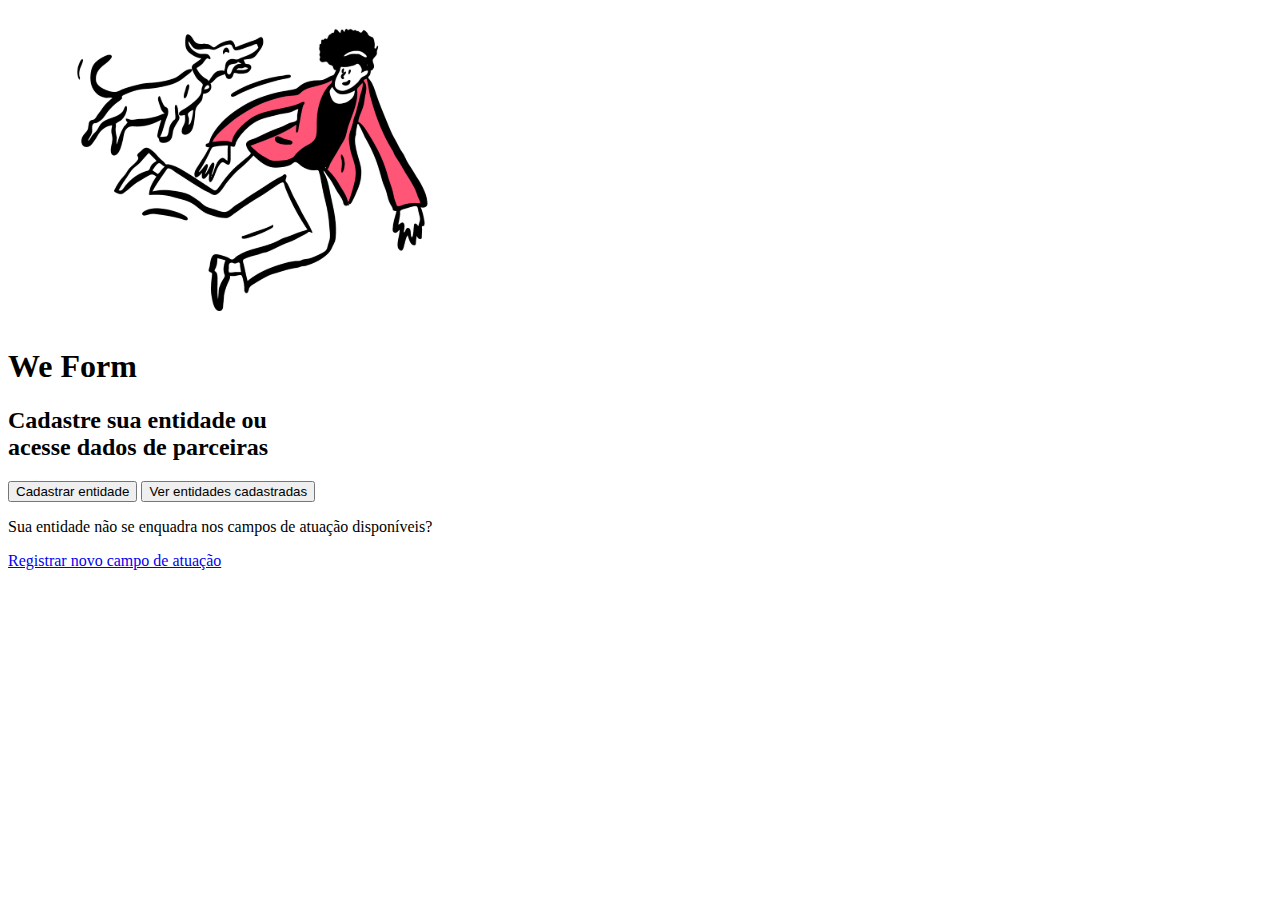
==== index.html @ b31642c3 "add html" ====
<!DOCTYPE html>
<html lang="pt-br">
<head>
    <meta charset="UTF-8">
    <meta name="viewport" content="width=device-width, initial-scale=1.0">
    
    <title>Projeto 1</title>
</head>
<body>
    <section class="container">

        <aside>
            <figure>
                <img src="img/image 2.svg" alt="hero">
            </figure>
            <h1><span>We </span>Form</h1>
        </aside>

        <main>
            <h2>Cadastre sua <span>entidade</span> ou <br>
                acesse dados <span>de parceiras</span>
            </h2>
            <div class="bt">
                <a href="#"><button>Cadastrar entidade</button></a>
                <a href="#"><button>Ver entidades cadastradas</button></a>
            </div>

            <p>Sua entidade não se enquadra nos campos de atuação disponíveis?</p>
            <a href="#">Registrar novo campo de atuação</a>
        </main>
    </section>

</body>
</html>
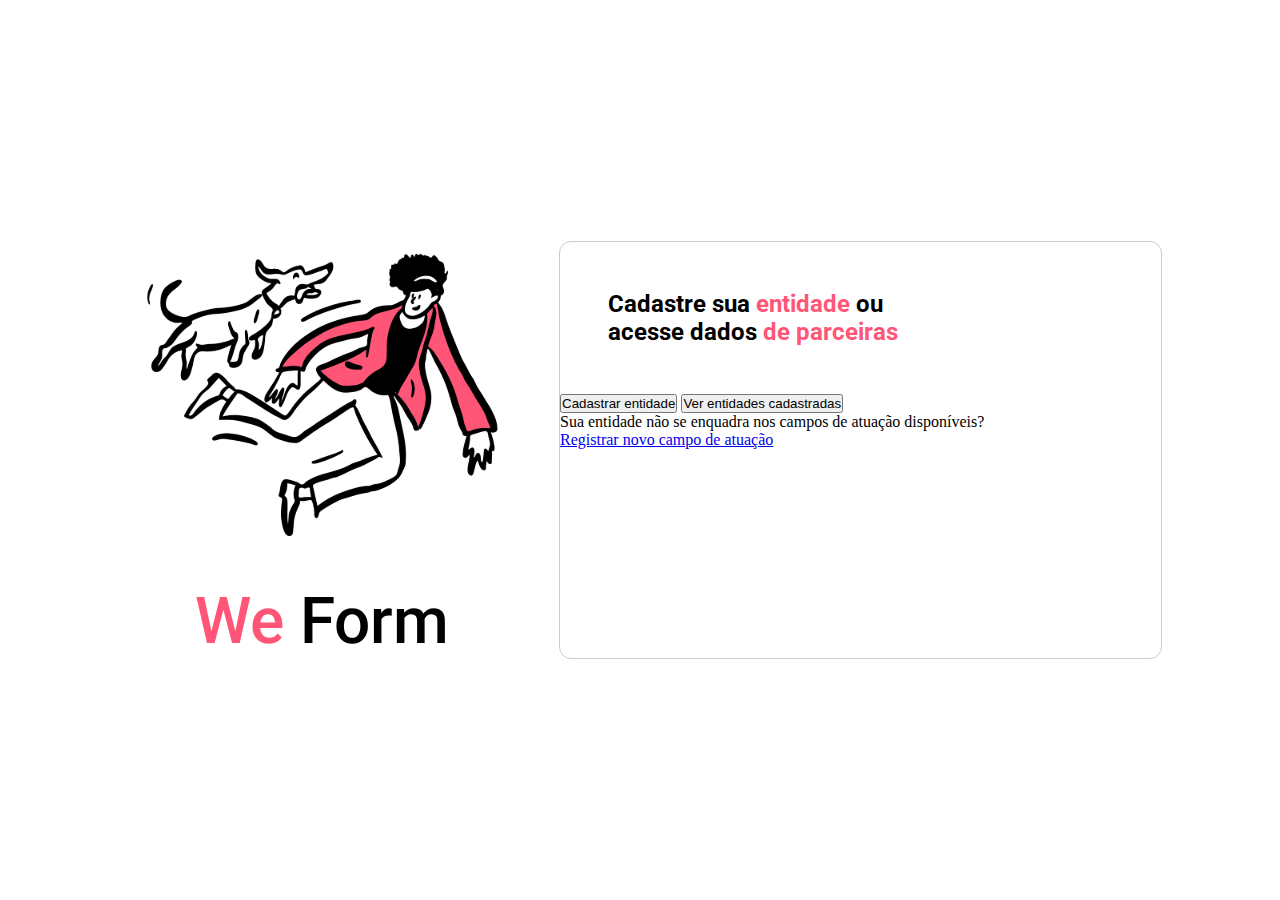
==== commit f5a1e1d8: "add css" ====
--- a/index.html
+++ b/index.html
@@ -3,7 +3,7 @@
 <head>
     <meta charset="UTF-8">
     <meta name="viewport" content="width=device-width, initial-scale=1.0">
-    
+    <link rel="stylesheet" href="style.css">
     <title>Projeto 1</title>
 </head>
 <body>
--- a/style.css
+++ b/style.css
@@ -0,0 +1,55 @@
+@import url('https://fonts.googleapis.com/css2?family=Roboto:ital,wght@0,100;0,300;0,400;0,500;0,700;0,900;1,100;1,300;1,400;1,500;1,700;1,900&display=swap');
+
+*{
+    margin:0;
+    padding: 0;
+    box-sizing: border-box;
+}
+
+body{
+    display: flex;
+    align-items: center;
+    justify-content: center;
+    height: 100vh;
+}
+
+span{
+    color: #FF5678;
+}
+
+h1, h2{
+    font-family: "Roboto", sans-serif;
+}
+
+.container{
+    display: flex;
+    gap: 2rem;
+}
+
+aside{
+    display: flex;
+    justify-content: flex-start;
+    align-items: center;
+    flex-direction: column;
+}
+
+aside h1{
+    height: 75px;
+    width: 255px;
+    font-size: 64px;
+    margin-top: 2rem;
+    font-weight: 500;
+}
+
+main{
+    display: flex;
+    flex-direction: column;
+    border: 1px solid #ccc;
+    border-radius: 12px;
+    width: 603px;
+}
+
+main h2{
+    margin: 3rem;
+
+}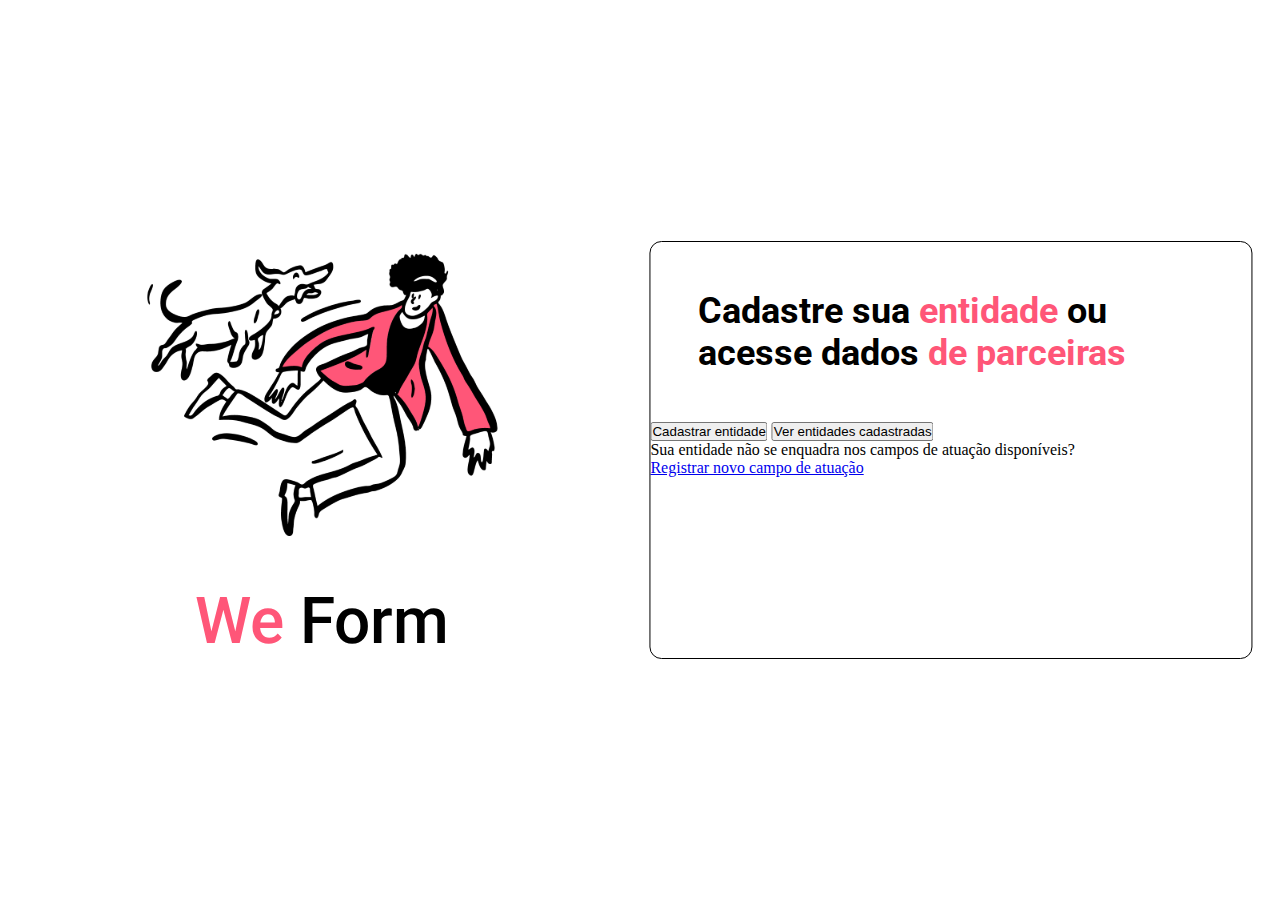
==== commit c92bdcce: "salvar html" ====
--- a/index.html
+++ b/index.html
@@ -17,7 +17,7 @@
         </aside>
 
         <main>
-            <h2>Cadastre sua <span>entidade</span> ou <br>
+            <h2>Cadastre sua <span>entidade</span> ou
                 acesse dados <span>de parceiras</span>
             </h2>
             <div class="bt">
--- a/style.css
+++ b/style.css
@@ -44,12 +44,14 @@
 main{
     display: flex;
     flex-direction: column;
-    border: 1px solid #ccc;
+    border: 1px solid #000000;
+    translate: 15%;
     border-radius: 12px;
     width: 603px;
 }
 
 main h2{
     margin: 3rem;
-
+    max-width: 430px;
+    font-size: 36px;
 }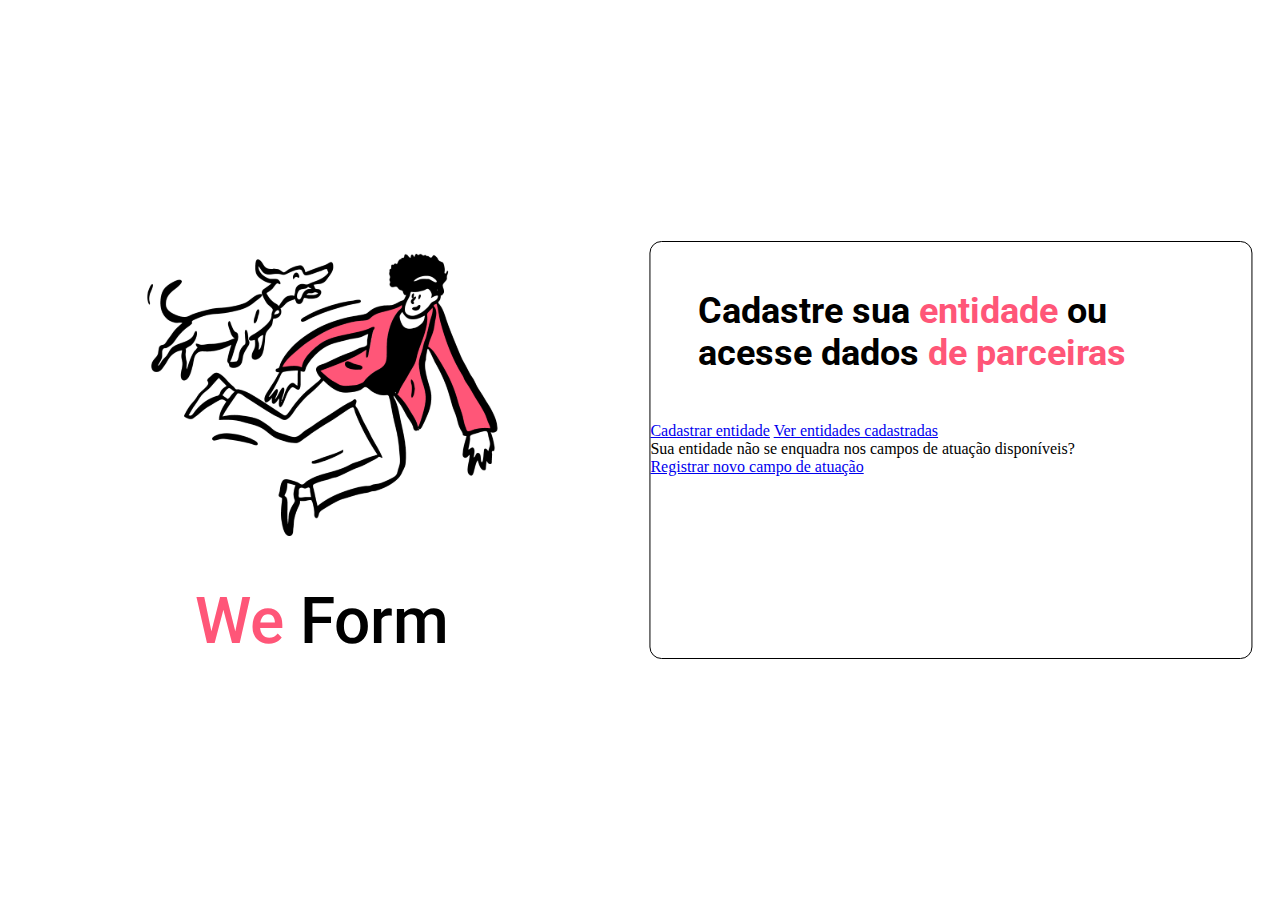
==== commit dabce2c1: "alterações no html" ====
--- a/index.html
+++ b/index.html
@@ -21,8 +21,8 @@
                 acesse dados <span>de parceiras</span>
             </h2>
             <div class="bt">
-                <a href="#"><button>Cadastrar entidade</button></a>
-                <a href="#"><button>Ver entidades cadastradas</button></a>
+                <a href="#">Cadastrar entidade</a>
+                <a href="#">Ver entidades cadastradas</a>
             </div>
 
             <p>Sua entidade não se enquadra nos campos de atuação disponíveis?</p>
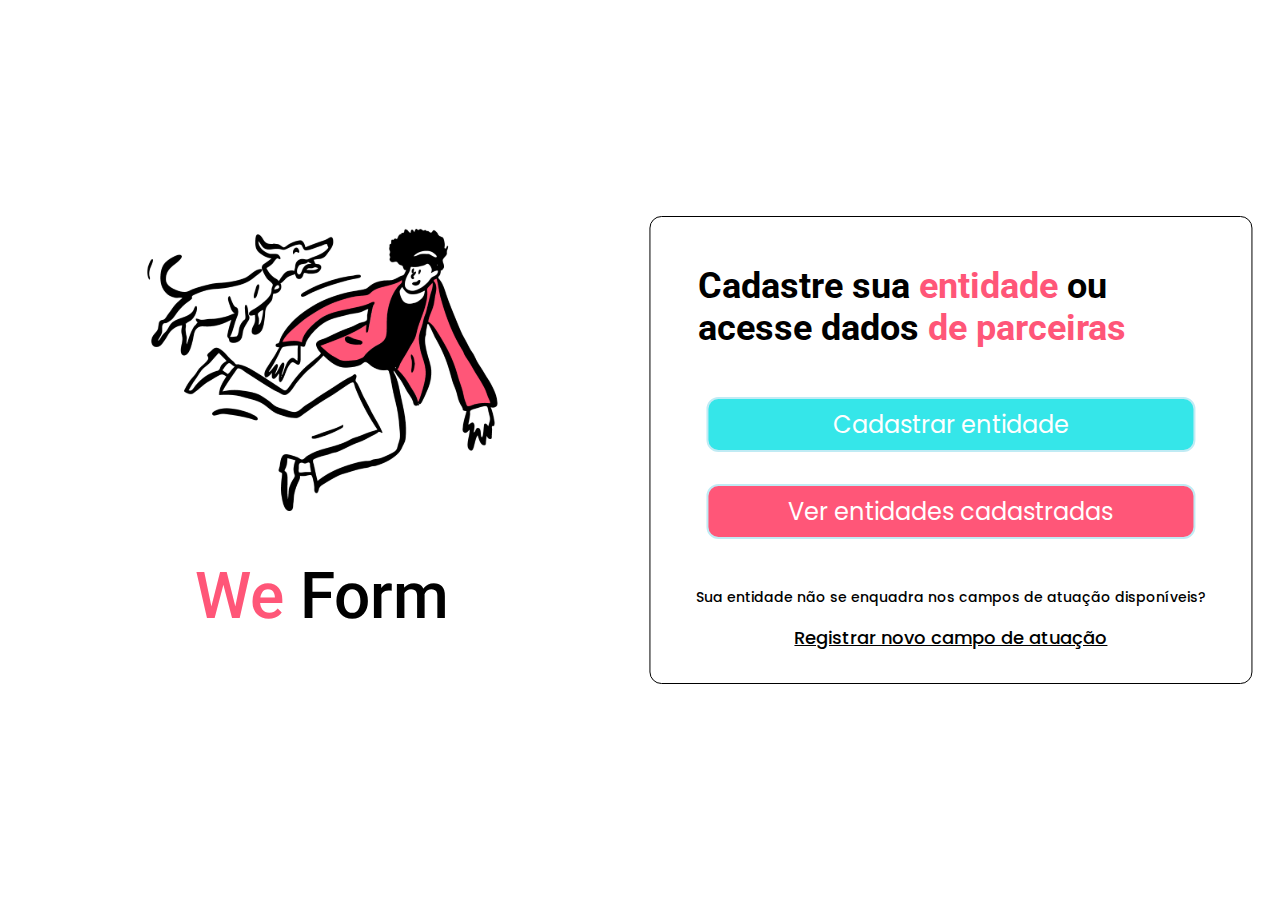
==== commit 00b1a968: "salvar tudo" ====
--- a/index.html
+++ b/index.html
@@ -26,7 +26,7 @@
             </div>
 
             <p>Sua entidade não se enquadra nos campos de atuação disponíveis?</p>
-            <a href="#">Registrar novo campo de atuação</a>
+            <a href="#" class="ancora">Registrar novo campo de atuação</a>
         </main>
     </section>
 
--- a/style.css
+++ b/style.css
@@ -1,9 +1,10 @@
-@import url('https://fonts.googleapis.com/css2?family=Roboto:ital,wght@0,100;0,300;0,400;0,500;0,700;0,900;1,100;1,300;1,400;1,500;1,700;1,900&display=swap');
+@import url('https://fonts.googleapis.com/css2?family=Poppins:ital,wght@0,100;0,200;0,300;0,400;0,500;0,600;0,700;0,800;0,900;1,100;1,200;1,300;1,400;1,500;1,600;1,700;1,800;1,900&family=Roboto:ital,wght@0,100;0,300;0,400;0,500;0,700;0,900;1,100;1,300;1,400;1,500;1,700;1,900&display=swap');
 
 *{
     margin:0;
     padding: 0;
     box-sizing: border-box;
+    text-decoration: none;
 }
 
 body{
@@ -48,10 +49,65 @@
     translate: 15%;
     border-radius: 12px;
     width: 603px;
+    height: auto;
 }
 
 main h2{
     margin: 3rem;
     max-width: 430px;
     font-size: 36px;
+}
+
+.ancora{
+    display: flex;
+    align-items: center;
+    justify-content: center;
+    font-family: "Poppins", sans-serif;
+    font-size: 18px;
+    font-weight: 500;
+    color: #000000;
+    text-decoration: underline;
+    margin-bottom: 2rem;
+}
+
+p{
+    display: flex;
+    align-items: center;
+    justify-content: center;
+    font-size: 14px;
+    font-weight: 500;
+    font-family: "Poppins", sans-serif;
+    margin-bottom: 1rem;
+}
+
+.bt{
+    display: flex;
+    flex-direction: column;
+    align-items: center;
+    justify-content: center;
+    gap: 2rem;
+    margin-bottom: 3rem;
+    font-family: "Poppins", sans-serif;
+}
+
+.bt a{
+    display: flex;
+    align-items: center;
+    justify-content: center;
+    text-align: center;
+    width: 489px;
+    height: 55px;
+    font-size: 24px;
+    color: #ffff;
+    border-radius: 12px;
+    border: 2px solid #C0EBF4;
+    
+}
+
+.bt a{
+    background-color: #35E6E9;
+}
+
+.bt a + a{
+    background-color: #FF5678;
 }